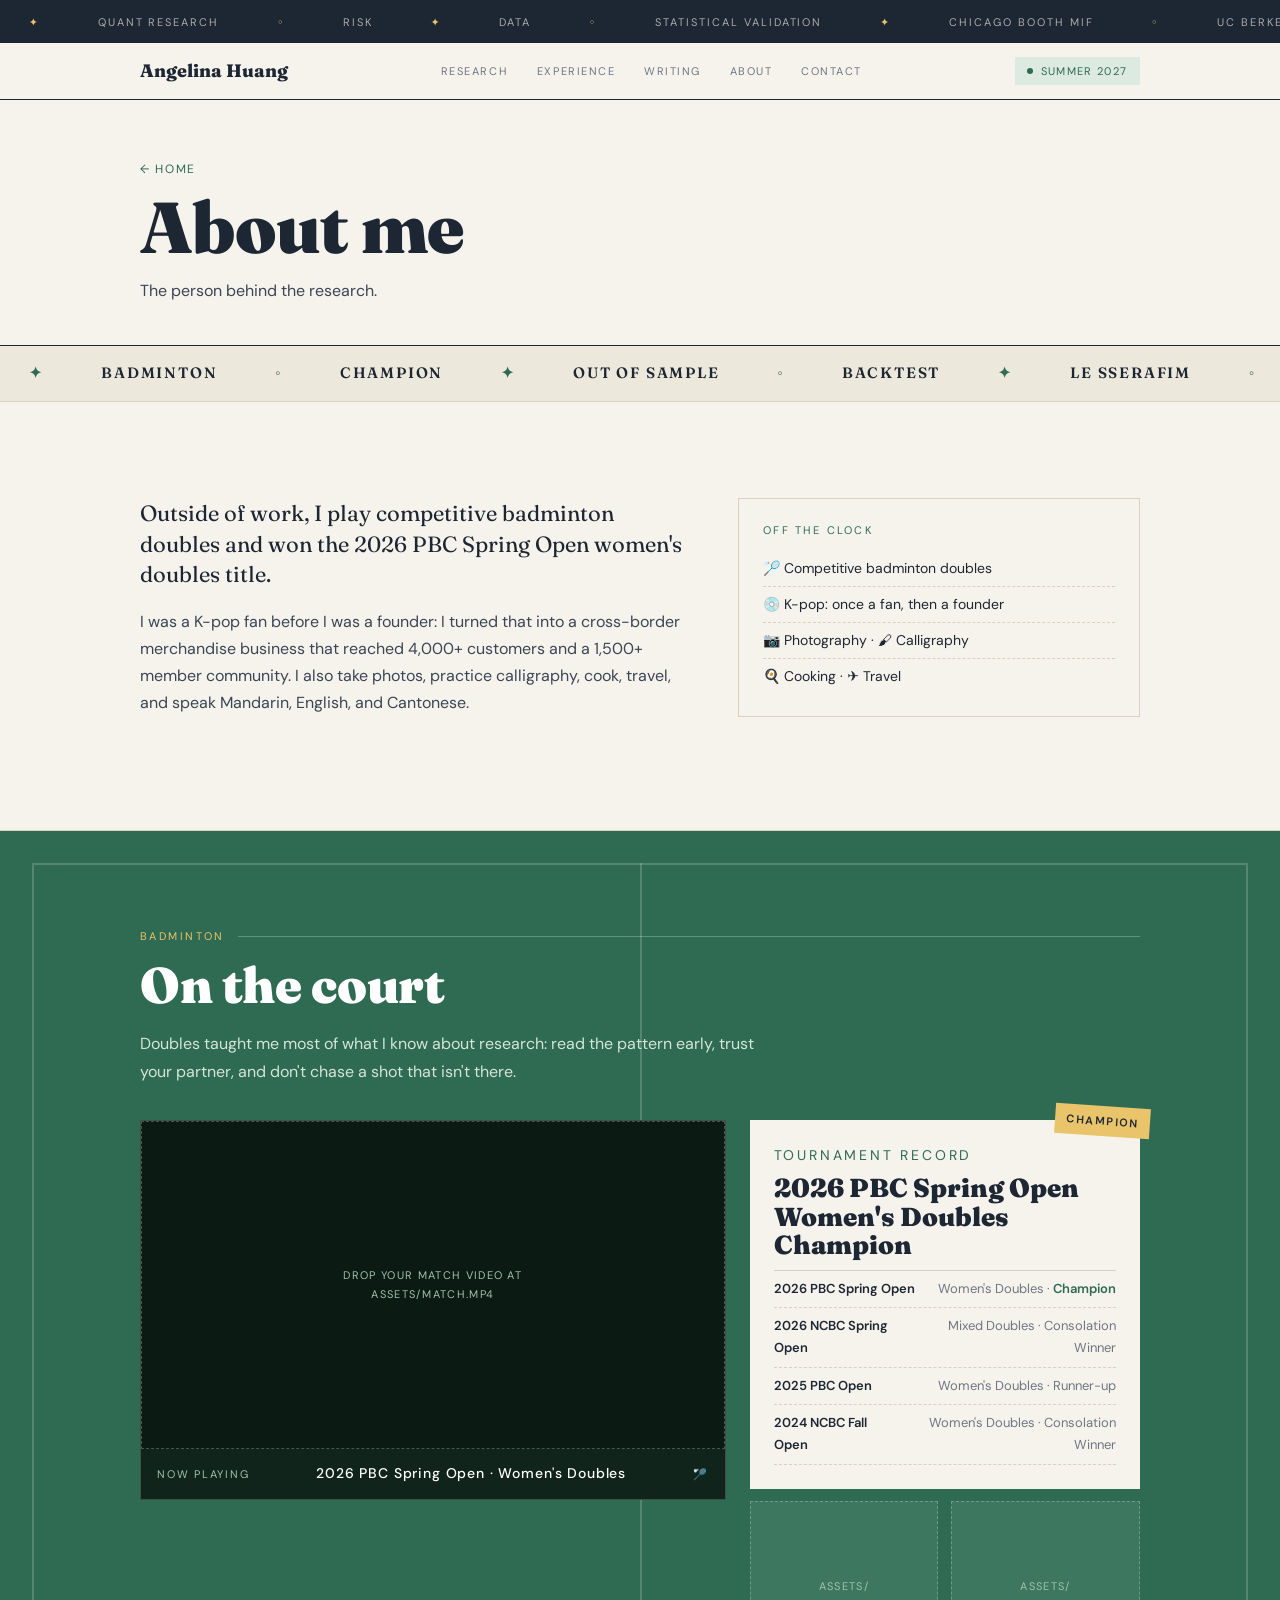
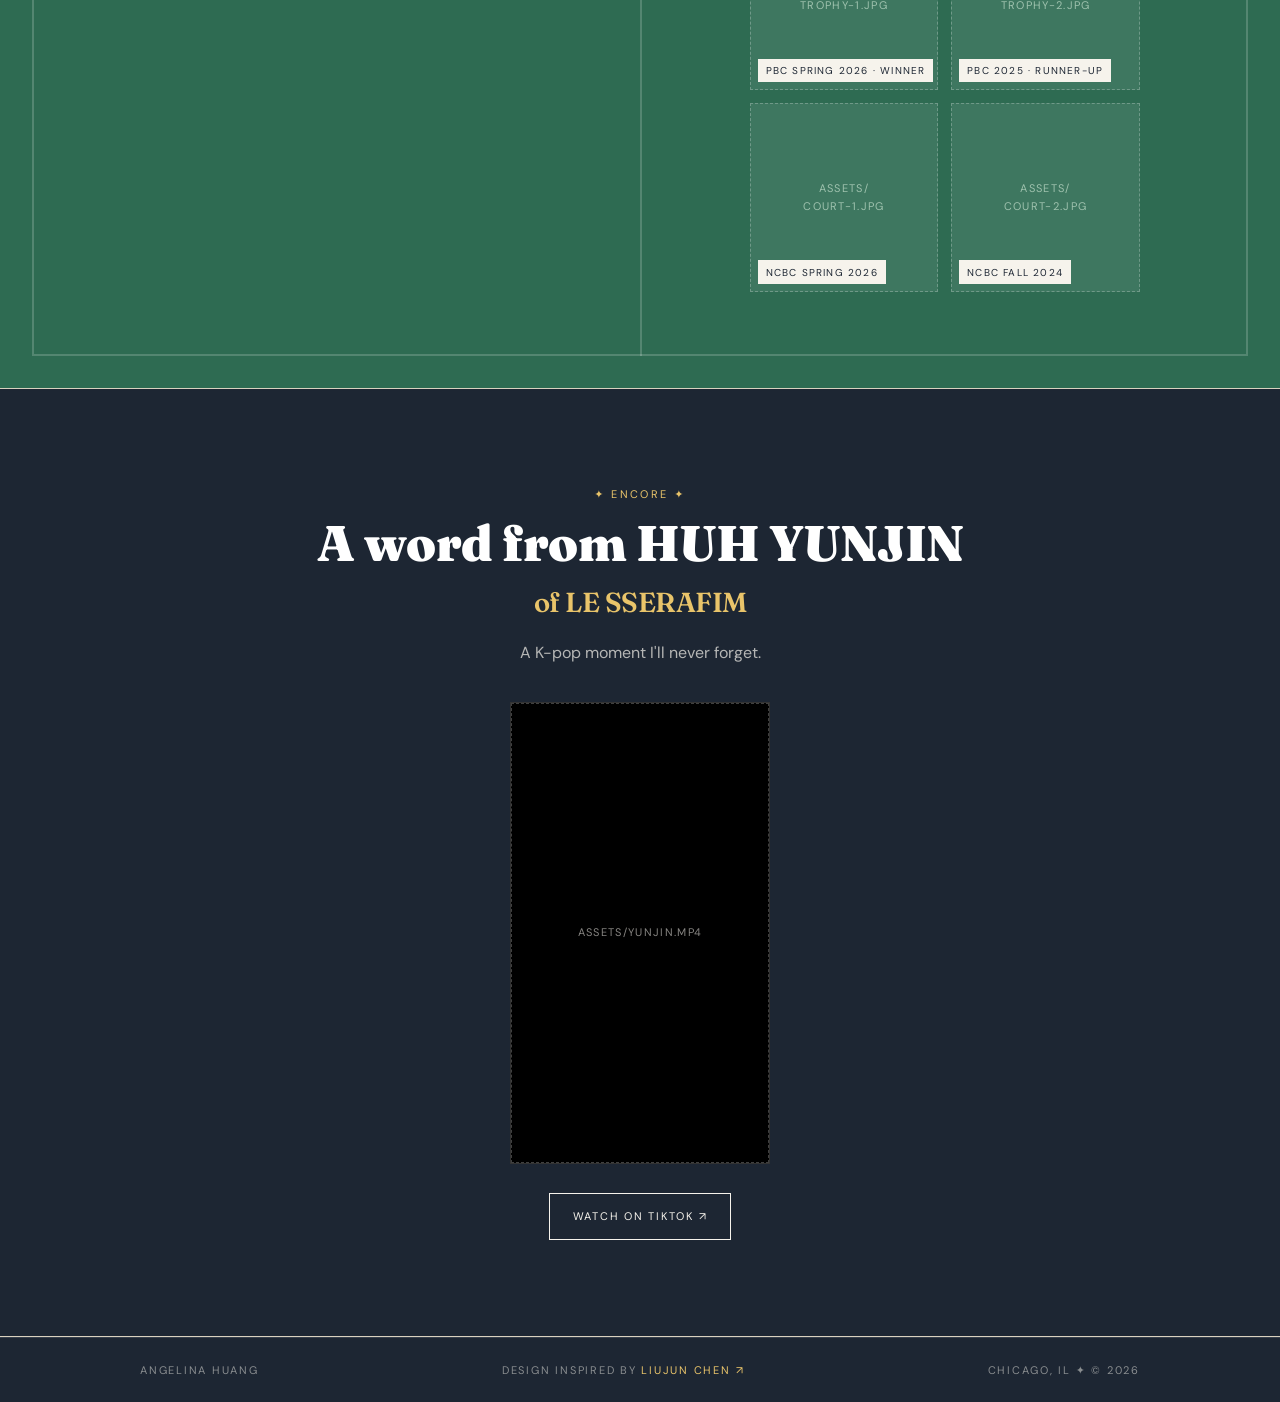
==== about/index.html @ cd6d9462 "Redesign: short homepage with Experience, Writing, About subpages Co-Authored-By: Claude Opus 5.5 <n" ====
<!doctype html>
<html lang="en">
<head>
<meta charset="utf-8">
<meta name="viewport" content="width=device-width, initial-scale=1">
<title>About — Angelina Huang</title>
<meta name="description" content="Badminton, K-pop, and life outside of work.">
<meta property="og:title" content="About — Angelina Huang">
<meta property="og:description" content="Badminton, K-pop, and life outside of work.">
<meta property="og:image" content="https://geangelina-h.github.io/assets/headshot.jpg">
<meta property="og:type" content="website">
<meta name="twitter:card" content="summary_large_image">
<link rel="icon" href="data:image/svg+xml,%3Csvg xmlns='http://www.w3.org/2000/svg' viewBox='0 0 64 64'%3E%3Crect width='64' height='64' rx='12' fill='%232E6B52'/%3E%3Ctext x='32' y='44' font-family='Georgia,serif' font-size='34' font-weight='700' fill='%23F6F3EC' text-anchor='middle'%3EAH%3C/text%3E%3C/svg%3E">
<link rel="preconnect" href="https://fonts.googleapis.com">
<link rel="preconnect" href="https://fonts.gstatic.com" crossorigin>
<link href="https://fonts.googleapis.com/css2?family=Fraunces:opsz,wght@9..144,400;9..144,600;9..144,800;9..144,900&family=DM+Sans:opsz,wght@9..40,300;9..40,400;9..40,500;9..40,600&display=swap" rel="stylesheet">
<script>document.documentElement.classList.add('js')</script>
<link rel="stylesheet" href="../assets/site.css">
</head>
<body>

<div class="ticker" aria-hidden="true">
  <div class="ticker-track">
    <span class="sep">✦</span><span>Quant Research</span><span class="sep">◦</span><span>Risk</span><span class="sep">✦</span><span>Data</span><span class="sep">◦</span><span>Statistical Validation</span><span class="sep">✦</span><span>Chicago Booth MiF</span><span class="sep">◦</span><span>UC Berkeley</span><span class="sep">✦</span><span>Badminton Doubles Champion</span><span class="sep">◦</span><span>Cooking</span>
    <span class="sep">✦</span><span>Quant Research</span><span class="sep">◦</span><span>Risk</span><span class="sep">✦</span><span>Data</span><span class="sep">◦</span><span>Statistical Validation</span><span class="sep">✦</span><span>Chicago Booth MiF</span><span class="sep">◦</span><span>UC Berkeley</span><span class="sep">✦</span><span>Badminton Doubles Champion</span><span class="sep">◦</span><span>Cooking</span>
  </div>
</div>

<header class="nav">
  <div class="wrap nav-inner">
    <a href="../" class="nav-logo">Angelina Huang</a>
    <nav class="nav-links">
      <a href="../#research" class="keep">Research</a><a href="../experience/">Experience</a><a href="../writing/">Writing</a><a href="../about/">About</a><a href="../#contact" class="keep">Contact</a>
    </nav>
    <a href="../#contact" class="badge"><span class="dot"></span>Summer 2027</a>
  </div>
</header>
<main>
<section class="page-hero">
  <div class="wrap">
    <a class="crumb" href="../">← Home</a>
    <h1 class="h-serif">About me</h1>
    <p>The person behind the research.</p>
  </div>
</section>

<div class="strokes" aria-hidden="true">
  <div class="ticker-track">
    <span class="sep">✦</span><span>Badminton</span><span class="sep">◦</span><span>Champion</span><span class="sep">✦</span><span>Out of sample</span><span class="sep">◦</span><span>Backtest</span><span class="sep">✦</span><span>LE SSERAFIM</span><span class="sep">◦</span><span>K-pop</span><span class="sep">✦</span><span>Statistical validation</span><span class="sep">◦</span><span>Data</span><span class="sep">✦</span>
    <span class="sep">✦</span><span>Badminton</span><span class="sep">◦</span><span>Champion</span><span class="sep">✦</span><span>Out of sample</span><span class="sep">◦</span><span>Backtest</span><span class="sep">✦</span><span>LE SSERAFIM</span><span class="sep">◦</span><span>K-pop</span><span class="sep">✦</span><span>Statistical validation</span><span class="sep">◦</span><span>Data</span><span class="sep">✦</span>
  </div>
</div>

<section class="chapter">
  <div class="wrap about-grid">
    <div class="about-text reveal">
      <p>Outside of work, I play competitive badminton doubles and won the 2026 PBC Spring Open women's doubles title.</p>
      <p>I was a K-pop fan before I was a founder: I turned that into a cross-border merchandise business that reached 4,000+ customers and a 1,500+ member community. I also take photos, practice calligraphy, cook, travel, and speak Mandarin, English, and Cantonese.</p>
    </div>
    <div class="reveal">
      <div class="side-card">
        <p class="label">Off the clock</p>
        <ul>
          <li>🏸 Competitive badminton doubles</li>
          <li>💿 K-pop: once a fan, then a founder</li>
          <li>📷 Photography · 🖌 Calligraphy</li>
          <li>🍳 Cooking · ✈️ Travel</li>
        </ul>
      </div>
    </div>
  </div>
</section>

<section class="chapter court" id="court">
  <div class="wrap">
    <p class="chapter-tag">Badminton</p>
    <h2 class="section-h h-serif reveal">On the court</h2>
    <p class="lead reveal">Doubles taught me most of what I know about research: read the pattern early, trust your partner, and don't chase a shot that isn't there.</p>

    <div class="court-grid">
      <div class="player reveal">
        <div class="screen slot">
          <video src="../assets/match.mp4" controls playsinline preload="metadata" poster="../assets/match-poster.jpg"></video>
          <span class="ph">Drop your match video at<br>assets/match.mp4</span>
        </div>
        <div class="meta"><span>Now playing</span><b>2026 PBC Spring Open · Women's Doubles</b><span>🏸</span></div>
      </div>

      <div class="reveal">
        <div class="trophy-card">
          <span class="medal">Champion</span>
          <p class="label">Tournament record</p>
          <h3>2026 PBC Spring Open<br>Women's Doubles Champion</h3>
          <ul class="record">
            <li><b>2026 PBC Spring Open</b><span>Women's Doubles · <em>Champion</em></span></li>
            <li><b>2026 NCBC Spring Open</b><span>Mixed Doubles · Consolation Winner</span></li>
            <li><b>2025 PBC Open</b><span>Women's Doubles · Runner-up</span></li>
            <li><b>2024 NCBC Fall Open</b><span>Women's Doubles · Consolation Winner</span></li>
          </ul>
        </div>
        <div class="gallery">
          <figure class="slot"><img loading="lazy" src="../assets/trophy-1.jpg" alt="With my partner and our PBC Spring Open winner trophies" style="object-position:center 40%"><span class="ph">assets/<br>trophy-1.jpg</span><figcaption>PBC Spring 2026 · Winner</figcaption></figure>
          <figure class="slot"><img loading="lazy" src="../assets/trophy-2.jpg" alt="2025 PBC Open women's doubles runner-up trophies" style="object-position:center 70%"><span class="ph">assets/<br>trophy-2.jpg</span><figcaption>PBC 2025 · Runner-up</figcaption></figure>
          <figure class="slot"><img loading="lazy" src="../assets/court-1.jpg" alt="NCBC Spring Open 2026 medals"><span class="ph">assets/<br>court-1.jpg</span><figcaption>NCBC Spring 2026</figcaption></figure>
          <figure class="slot"><img loading="lazy" src="../assets/court-2.jpg" alt="NCBC Fall Open 2024 medal"><span class="ph">assets/<br>court-2.jpg</span><figcaption>NCBC Fall 2024</figcaption></figure>
        </div>
      </div>
    </div>
  </div>
</section>

<section class="chapter encore" id="encore">
  <div class="wrap">
    <p class="chapter-tag">✦ Encore ✦</p>
    <h2 class="section-h h-serif reveal">A word from HUH YUNJIN<br><span class="of">of LE SSERAFIM</span></h2>
    <p class="lead reveal">A K-pop moment I'll never forget.</p>
    <div class="tiktok slot reveal">
      <video src="../assets/yunjin.mp4" poster="../assets/yunjin-poster.jpg" controls playsinline preload="metadata"></video>
      <span class="ph">assets/yunjin.mp4</span>
    </div>
    <a class="btn" href="https://www.tiktok.com/@gemaseb/video/7692492813765741837" target="_blank" rel="noopener">Watch on TikTok ↗</a>
  </div>
</section>
</main>

<footer>
  <div class="wrap"><span>Angelina Huang</span><span>Design inspired by <a href="https://www.linkedin.com/in/liujun-cchen/" target="_blank" rel="noopener">Liujun Chen ↗</a></span><span>Chicago, IL ✦ © 2026</span></div>
</footer>
<script src="../assets/site.js"></script>
</body>
</html>
---- assets/site.css ----
/* ─── TOKENS ─────────────────────────────── */
:root{
  --paper:#F6F3EC; --paper-mid:#EDE8DC; --paper-dark:#E2DBCB;
  --ink:#1D2633;              /* navy ink */
  --body:#3B4555;
  --muted:#6E7684;
  --court:#2E6B52;            /* court green */
  --court-soft:#DCEAE2;
  --cork:#E9C46A;             /* shuttle-cork gold */
  --cork-text:#8A6A12;
  --maroon:#7A1F3D;           /* UChicago nod */
  --border:#D9D1BF;
}
*,*::before,*::after{margin:0;padding:0;box-sizing:border-box}
html{scroll-behavior:smooth;scroll-padding-top:64px}
body{background:var(--paper);color:var(--body);font:15px/1.7 'DM Sans',system-ui,sans-serif;overflow-x:hidden;-webkit-font-smoothing:antialiased}
a{color:inherit}
img,video{display:block;max-width:100%}
.wrap{max-width:1080px;margin:0 auto;padding:0 2.5rem}
@media (prefers-reduced-motion:reduce){*,*::before,*::after{animation-duration:.001ms!important;animation-iteration-count:1!important;transition-duration:.001ms!important}}

@keyframes ticker{from{transform:translateX(0)}to{transform:translateX(-50%)}}
@keyframes blink{0%,100%{opacity:1}50%{opacity:0}}
@keyframes float{0%,100%{transform:translateY(0) rotate(-8deg)}50%{transform:translateY(-10px) rotate(4deg)}}

/* ─── TYPE ───────────────────────────────── */
.label{font-size:11px;letter-spacing:.2em;text-transform:uppercase;color:var(--muted)}
.h-serif{font-family:Fraunces,serif;color:var(--ink);font-weight:900;line-height:1.02;letter-spacing:-.01em}
.chapter-tag{display:flex;align-items:center;gap:.8rem;margin-bottom:.9rem;font-size:11px;letter-spacing:.22em;text-transform:uppercase;color:var(--court)}
.chapter-tag::after{content:'';flex:1;border-top:1px solid var(--border)}
.section-h{font-size:clamp(32px,4.5vw,50px);margin-bottom:1.2rem}
.lead{font-size:16px;max-width:620px;margin-bottom:2.2rem}

/* ─── TICKER ─────────────────────────────── */
.ticker{overflow:hidden;white-space:nowrap;background:var(--ink);padding:.55rem 0}
.ticker-track{display:inline-block;animation:ticker 36s linear infinite;font-size:11px;letter-spacing:.18em;text-transform:uppercase;color:rgba(246,243,236,.65)}
.ticker-track span{margin:0 1.8rem}
.ticker-track .sep{color:var(--cork)}

/* ─── NAV ────────────────────────────────── */
.nav{position:sticky;top:0;z-index:50;background:rgba(246,243,236,.95);backdrop-filter:blur(8px);border-bottom:1.5px solid var(--ink)}
.nav-inner{display:flex;align-items:center;justify-content:space-between;height:56px}
.nav-logo{font-family:Fraunces,serif;font-weight:800;font-size:18px;color:var(--ink);text-decoration:none}
.nav-links{display:flex}
.nav-links a{font-size:11px;letter-spacing:.14em;text-transform:uppercase;color:var(--muted);text-decoration:none;padding:0 .9rem;transition:color .15s}
.nav-links a:hover{color:var(--ink)}
.badge{display:flex;align-items:center;gap:.45rem;font-size:11px;letter-spacing:.12em;text-transform:uppercase;background:var(--court-soft);color:var(--court);padding:.3rem .8rem;text-decoration:none}
.badge .dot{width:6px;height:6px;border-radius:50%;background:var(--court);animation:blink 1.4s step-end infinite}

/* ─── HERO ───────────────────────────────── */
.hero{border-bottom:2px solid var(--ink);position:relative;overflow:hidden}
.hero-grid{display:grid;grid-template-columns:minmax(0,1fr) 380px;gap:3.5rem;align-items:start}
.hero-left{padding:3.5rem 0 3rem;display:flex;flex-direction:column;gap:1.5rem}
.eyebrow{display:flex;align-items:center;gap:.7rem;font-size:11px;letter-spacing:.22em;text-transform:uppercase;color:var(--maroon)}
.eyebrow::before{content:'';width:22px;height:1px;background:var(--maroon)}
.hero-name{font-size:clamp(56px,8vw,100px);line-height:.9}
.hero-name em{font-style:normal;color:var(--court)}
.hero-bio{font-size:17px;max-width:500px;color:var(--ink)}
.hero-sub{font-size:14px;max-width:470px;color:var(--muted)}
.index{list-style:none;border-top:1px solid var(--border);max-width:520px}
.index a{display:flex;justify-content:space-between;align-items:baseline;padding:.85rem 0;border-bottom:1px solid var(--border);text-decoration:none;font-family:Fraunces,serif;font-weight:600;font-size:21px;color:var(--ink);transition:padding .2s,color .2s}
.index a span{font-family:'DM Sans';font-size:12px;color:var(--muted);letter-spacing:.1em}
.index a:hover{padding-left:.6rem;color:var(--court)}
.btns{display:flex;gap:.8rem;flex-wrap:wrap}
.btn{font-size:11px;letter-spacing:.16em;text-transform:uppercase;padding:.85rem 1.4rem;border:1.5px solid var(--ink);text-decoration:none;color:var(--ink);transition:all .15s}
.btn.solid{background:var(--ink);color:var(--paper)}
.btn:hover{background:var(--court);border-color:var(--court);color:var(--paper)}

.photo{margin-top:3.5rem;position:relative;background:var(--paper-mid);border:1px solid var(--border);aspect-ratio:4/5}
.photo::before,.photo::after{content:'';position:absolute;width:18px;height:18px;border:1.5px solid var(--ink);z-index:2}
.photo::before{top:-6px;left:-6px;border-right:0;border-bottom:0}
.photo::after{bottom:-6px;right:-6px;border-left:0;border-top:0}
.photo img{width:100%;height:100%;object-fit:cover;object-position:center 20%}
.photo-caption{position:absolute;bottom:.8rem;left:.8rem;background:var(--paper);font-size:10px;letter-spacing:.16em;text-transform:uppercase;padding:.25rem .6rem;color:var(--ink);z-index:2}
.shuttle{position:absolute;top:-22px;right:-18px;width:64px;animation:float 5s ease-in-out infinite;z-index:3}

/* placeholder when an image/video file is missing */
.slot{position:relative}
.slot .ph{position:absolute;inset:0;display:none;align-items:center;justify-content:center;text-align:center;padding:1rem;font-size:11px;letter-spacing:.12em;text-transform:uppercase;color:var(--muted);border:1.5px dashed var(--border)}
.slot.missing .ph{display:flex!important}
.slot.missing img,.slot.missing video{visibility:hidden}

/* ─── STROKE MARQUEE ─────────────────────── */
.strokes{overflow:hidden;white-space:nowrap;background:var(--paper-mid);border-bottom:1px solid var(--border);padding:.9rem 0}
.strokes .ticker-track{animation-duration:44s;color:var(--ink);font-family:Fraunces,serif;font-weight:600;font-size:15px;letter-spacing:.12em}
.strokes .sep{color:var(--court)}

/* ─── SECTIONS ───────────────────────────── */
section.chapter{padding:6rem 0;border-bottom:1px solid var(--border)}
section.alt{background:var(--paper-mid)}

/* about */
.about-grid{display:grid;grid-template-columns:minmax(0,1.35fr) minmax(0,1fr);gap:3.5rem}
.about-text p{margin-bottom:1.1rem;font-size:16px}
.about-text p:first-child{font-family:Fraunces,serif;font-size:22px;line-height:1.4;color:var(--ink)}
.tags{display:flex;flex-wrap:wrap;gap:.45rem;margin-top:1.6rem}
.tag{font-size:11px;letter-spacing:.1em;text-transform:uppercase;padding:.3rem .7rem;border:1px solid var(--border);color:var(--muted);transition:all .15s;cursor:default}
.tag:hover{background:var(--ink);color:var(--paper);border-color:var(--ink)}
.tag.hl{border-color:var(--court);color:var(--court)}
.side-card{border:1px solid var(--border);background:var(--paper);padding:1.4rem 1.5rem;margin-bottom:1rem}
.side-card .label{margin-bottom:.7rem;color:var(--court)}
.side-card ul{list-style:none}
.side-card li{padding:.35rem 0;border-bottom:1px dashed var(--border);color:var(--ink);font-size:14px}
.side-card li:last-child{border:0}
.edu{display:flex;justify-content:space-between;gap:1rem;padding:.5rem 0;border-bottom:1px dashed var(--border)}
.edu:last-child{border:0}
.edu b{font-family:Fraunces,serif;color:var(--ink);font-weight:600;display:block}
.edu small{color:var(--muted);font-size:13px}
.edu .yr{font-size:12px;color:var(--muted);white-space:nowrap}

/* experience */
.job{display:grid;grid-template-columns:170px minmax(0,1fr);gap:2rem;padding:2rem 0;border-top:1px solid var(--border)}

.job .when{font-size:12px;letter-spacing:.14em;text-transform:uppercase;color:var(--court);padding-top:.35rem}
.job h3{font-family:Fraunces,serif;font-weight:800;font-size:24px;color:var(--ink)}
.job .role{color:var(--muted);font-size:14px;margin:.15rem 0 .8rem}
.job ul{padding-left:1.1rem}
.job li{margin-bottom:.4rem}

.more-exp{margin-top:0;border-bottom:1px solid var(--border)}
.more-exp summary{list-style:none;cursor:pointer;display:flex;align-items:baseline;gap:1rem;padding:1.3rem 0;border-top:1px solid var(--border)}
.more-exp summary::-webkit-details-marker{display:none}
.more-exp summary span:first-child{font-family:Fraunces,serif;font-weight:800;font-size:20px;color:var(--ink)}
.more-exp .count{font-size:13px;color:var(--muted);flex:1}
.more-exp .plus{font-size:24px;color:var(--court);transition:transform .2s}
.more-exp[open] .plus{transform:rotate(45deg)}
.more-exp summary:hover span:first-child{color:var(--court)}
.more-exp .job:last-child{border-bottom:0}
/* work cards */
.filters{display:flex;flex-wrap:wrap;gap:.45rem;margin-bottom:2rem}
.filters button{font:inherit;font-size:11px;letter-spacing:.14em;text-transform:uppercase;padding:.45rem .9rem;background:transparent;border:1px solid var(--border);color:var(--muted);cursor:pointer;transition:all .15s}
.filters button.on,.filters button:hover{background:var(--ink);color:var(--paper);border-color:var(--ink)}
.cards{display:grid;grid-template-columns:repeat(3,minmax(0,1fr));gap:1.2rem}
.card{background:var(--paper);border:1px solid var(--border);padding:1.8rem;display:flex;flex-direction:column;gap:.7rem;transition:transform .2s,box-shadow .2s}
.card:hover{transform:translateY(-4px);box-shadow:6px 6px 0 var(--ink)}
.card.hide{display:none}
.card .kind{font-size:10px;letter-spacing:.2em;text-transform:uppercase;color:var(--court)}
.card h3{font-family:Fraunces,serif;font-weight:800;font-size:22px;line-height:1.2;color:var(--ink)}
.card ul{padding-left:1.1rem;font-size:14px}
.card li{margin-bottom:.3rem}
.card .sub-note{font-size:13px;color:var(--muted);margin-top:-.4rem}
.card .chips{display:flex;flex-wrap:wrap;gap:.35rem;margin-top:auto;padding-top:.6rem}
.chip{font-size:11px;padding:.15rem .55rem;border:1px solid var(--border);color:var(--muted)}
.card .win{text-decoration:none;display:inline-block;align-self:flex-start;background:var(--cork);color:var(--ink);font-size:11px;letter-spacing:.12em;text-transform:uppercase;padding:.2rem .6rem;font-weight:600}
.card a.more{font-size:12px;letter-spacing:.12em;text-transform:uppercase;color:var(--court);text-decoration:none;font-weight:600}
.card a.more:hover{text-decoration:underline}
.card.wide{grid-column:1/-1;border-top:4px solid var(--court)}

.card .links{display:flex;gap:1.2rem;flex-wrap:wrap}
.card a[data-todo]{opacity:.55}
.case-list{list-style:none;padding:0!important;border-top:1px solid var(--border)}
.case-list li{display:flex;justify-content:space-between;gap:1rem;padding:.7rem 0;border-bottom:1px solid var(--border);margin:0!important}
.case-list a{font-family:Fraunces,serif;font-weight:600;font-size:17px;color:var(--ink);text-decoration:none}
.case-list a:hover{color:var(--court)}
.case-list span{font-size:12px;color:var(--muted);white-space:nowrap}
.more-cases summary{list-style:none;cursor:pointer;padding:.8rem 0 0;font-size:12px;letter-spacing:.14em;text-transform:uppercase;color:var(--court);font-weight:600}
.more-cases summary::-webkit-details-marker{display:none}
.more-cases .plus{display:inline-block;transition:transform .2s}
.more-cases[open] .plus{transform:rotate(45deg)}
.more-cases .case-list{margin-top:.6rem}
@media (max-width:860px){.case-list li{flex-direction:column;gap:.2rem}}
/* now strip */
.now{max-width:520px}
.now-label{display:flex;align-items:center;gap:.5rem;font-size:11px;letter-spacing:.2em;text-transform:uppercase;color:var(--court);margin-bottom:.6rem}
.now-label .dot{width:7px;height:7px;border-radius:50%;background:var(--court);animation:blink 1.4s step-end infinite}
.now-card{display:grid;gap:.25rem;padding:1rem 1.2rem;background:var(--paper);border:1.5px solid var(--ink);text-decoration:none;box-shadow:4px 4px 0 var(--court);transition:transform .15s,box-shadow .15s}
.now-card:hover{transform:translate(-2px,-2px);box-shadow:6px 6px 0 var(--court)}
.now-title{font-family:Fraunces,serif;font-weight:800;font-size:19px;color:var(--ink)}
.now-desc{font-size:14px;color:var(--muted)}
.wip,.soon{justify-self:start;font-size:10px;letter-spacing:.14em;text-transform:uppercase;background:var(--cork);color:var(--ink);padding:.2rem .55rem;font-weight:600}
.soon{display:inline-block;background:transparent;border:1px dashed var(--cork-text);color:var(--cork-text)}
.writing{max-width:820px}
.writing .case-list a{font-size:19px}
/* skills */
.skills{display:grid;grid-template-columns:repeat(5,minmax(0,1fr));gap:1.2rem}
.skill{border-top:2px solid var(--ink);padding-top:1rem}
.skill h4{font-family:Fraunces,serif;font-weight:800;font-size:18px;color:var(--ink);margin-bottom:.6rem}
.skill ul{list-style:none;font-size:14px}
.skill li{padding:.3rem 0;border-bottom:1px dashed var(--border)}
.traits{display:flex;flex-wrap:wrap;gap:.6rem 1.6rem;margin-top:3rem;font-family:Fraunces,serif;font-weight:600;font-size:clamp(16px,2vw,22px);color:var(--ink)}
.traits span:nth-child(odd){color:var(--court)}

/* badminton */
.court{background:var(--court);color:#E9F2EC;position:relative;overflow:hidden}
.court::before{content:'';position:absolute;inset:2rem;border:2px solid rgba(255,255,255,.18);pointer-events:none}
.court::after{content:'';position:absolute;left:50%;top:2rem;bottom:2rem;border-left:2px solid rgba(255,255,255,.18);pointer-events:none}
.court .wrap{position:relative;z-index:1}
.court .chapter-tag{color:var(--cork)}
.court .chapter-tag::after{border-color:rgba(255,255,255,.25)}
.court .section-h{color:#fff}
.court .lead{color:#D4E5DA}
.court-grid{display:grid;grid-template-columns:minmax(0,1.5fr) minmax(0,1fr);gap:1.5rem;align-items:start}
.player{background:#10241B;border:1px solid rgba(255,255,255,.2)}
.player .screen{aspect-ratio:16/9;background:#0B1A13}
.player .screen video{width:100%;height:100%;object-fit:cover}
.player .ph{color:#9FC2AE;border-color:rgba(255,255,255,.25)}
.player .meta{display:flex;justify-content:space-between;align-items:center;padding:.8rem 1rem;font-size:11px;letter-spacing:.16em;text-transform:uppercase;color:#9FC2AE}
.player .meta b{color:#fff;font-weight:500;letter-spacing:.06em;text-transform:none;font-size:14px}
.trophy-card{background:var(--paper);color:var(--body);padding:1.5rem;position:relative}
.trophy-card .label{color:var(--court);margin-bottom:.4rem}
.trophy-card h3{font-family:Fraunces,serif;font-weight:900;font-size:26px;line-height:1.1;color:var(--ink);margin-bottom:.4rem}
.trophy-card p{font-size:14px}
.trophy-card .medal{position:absolute;top:-14px;right:-10px;background:var(--cork);color:var(--ink);font-weight:600;font-size:11px;letter-spacing:.14em;text-transform:uppercase;padding:.35rem .7rem;transform:rotate(4deg)}
.gallery{display:grid;grid-template-columns:repeat(2,minmax(0,1fr));gap:.8rem;margin-top:.8rem}
.gallery figure{aspect-ratio:1;background:rgba(255,255,255,.08);overflow:hidden}
.gallery img{width:100%;height:100%;object-fit:cover;transition:transform .3s}
.gallery figure:hover img{transform:scale(1.05)}
.gallery .ph{color:#9FC2AE;border-color:rgba(255,255,255,.25)}
.record{list-style:none;margin-top:.6rem;border-top:1px solid var(--border)}
.record li{display:flex;justify-content:space-between;gap:.8rem;padding:.45rem 0;border-bottom:1px dashed var(--border);font-size:13px}
.record b{color:var(--ink);font-weight:600}
.record span{color:var(--muted);text-align:right}
.record em{font-style:normal;color:var(--court);font-weight:600}
.gallery figure{position:relative}
.gallery figcaption{position:absolute;left:.5rem;bottom:.5rem;background:var(--paper);color:var(--ink);font-size:10px;letter-spacing:.12em;text-transform:uppercase;padding:.2rem .5rem}
.court .tags .tag{border-color:rgba(255,255,255,.3);color:#D4E5DA}

/* contact */
.contact-list{border-top:2px solid var(--ink);margin-top:2rem}
.contact-list a{display:grid;grid-template-columns:150px minmax(0,1fr) auto;align-items:center;padding:1.2rem 0;border-bottom:1px solid var(--border);text-decoration:none;transition:padding .2s,background .2s}
.contact-list a:hover{padding-left:.8rem;background:var(--paper-mid)}
.contact-list .k{font-size:11px;letter-spacing:.2em;text-transform:uppercase;color:var(--muted)}
.contact-list .v{font-family:Fraunces,serif;font-weight:600;font-size:clamp(18px,2.6vw,26px);color:var(--ink);overflow-wrap:anywhere}
.contact-list .arr{font-size:22px;color:var(--court);padding-right:.5rem}

/* encore / tiktok */
.encore{background:var(--ink);color:var(--paper);text-align:center}
.encore .chapter-tag{color:var(--cork);justify-content:center}
.encore .chapter-tag::after{display:none}
.encore .section-h{color:#fff}
.encore .lead{color:rgba(246,243,236,.7);margin:0 auto 2.2rem}
.tiktok{width:min(260px,100%);margin:0 auto;aspect-ratio:9/16;background:#000;border:1px solid rgba(255,255,255,.2);position:relative}
.tiktok video{width:100%;height:100%;object-fit:cover}
.encore .of{font-size:.55em;color:var(--cork);font-weight:600}
.tiktok .ph{display:none;position:absolute;inset:0;align-items:center;justify-content:center;padding:1.5rem;font-size:11px;letter-spacing:.12em;text-transform:uppercase;color:rgba(246,243,236,.55);border:1.5px dashed rgba(255,255,255,.25)}
.encore .btn{border-color:var(--paper);color:var(--paper);margin-top:1.8rem;display:inline-block}
.encore .btn:hover{background:var(--cork);border-color:var(--cork);color:var(--ink)}

footer{background:var(--ink);color:rgba(246,243,236,.5);border-top:1px solid rgba(255,255,255,.12);padding:1.4rem 0;font-size:11px;letter-spacing:.16em;text-transform:uppercase}
footer .wrap{display:flex;justify-content:space-between;gap:1rem;flex-wrap:wrap}
footer a{color:var(--cork);text-decoration:none}
footer a:hover{text-decoration:underline}

/* reveal */
.js .reveal{opacity:0;transform:translateY(14px);transition:opacity .7s ease,transform .7s ease}
.js .reveal.in{opacity:1;transform:none}

/* ─── MOBILE ─────────────────────────────── */
@media (max-width:860px){
  .wrap{padding:0 1rem}
  .nav-links a:not(.keep){display:none}
  .nav-links a{padding:0 .5rem}
  .badge{display:none}
  .hero-grid,.about-grid,.court-grid{grid-template-columns:minmax(0,1fr)}
  .photo{margin-top:0;max-width:340px;order:-1}
  .hero-left{padding-top:2rem}
  .hero-grid{gap:0;padding-top:2.5rem}
  .cards{grid-template-columns:minmax(0,1fr)}
  .skills{grid-template-columns:repeat(2,minmax(0,1fr))}
  .job{grid-template-columns:minmax(0,1fr);gap:.3rem}
  .contact-list a{grid-template-columns:minmax(0,1fr) auto}
  .contact-list .k{grid-column:1/-1}
  section.chapter{padding:4rem 0}
  .court::before,.court::after{inset:1rem}
  .court::after{left:50%;top:1rem;bottom:1rem}
}

/* ─── MULTI-PAGE ADDITIONS ───────────────── */
.nav-links a.on{color:var(--ink)}
.hero-intro{font-size:17px;max-width:520px;color:var(--ink)}
.hero-intro b{font-weight:600}
.stats{display:grid;grid-template-columns:repeat(4,minmax(0,1fr));border-bottom:1.5px solid var(--ink)}
.stat{padding:1.6rem 1.2rem;border-right:1px solid var(--border);text-decoration:none;color:inherit;display:block}
.stat:last-child{border-right:0}
.stat b{display:block;font-family:Fraunces,serif;font-weight:900;font-size:clamp(28px,3.4vw,40px);color:var(--court);line-height:1}
.stat span{display:block;margin-top:.45rem;font-size:13px;color:var(--muted);line-height:1.45}
a.stat:hover b{color:var(--maroon)}
section.block{padding:4.5rem 0;border-bottom:1px solid var(--border)}
.block-head{display:flex;justify-content:space-between;align-items:baseline;gap:1rem;margin-bottom:1.6rem}
.block-head h2{font-size:clamp(28px,3.6vw,40px)}
.see-all{font-size:12px;letter-spacing:.14em;text-transform:uppercase;color:var(--court);text-decoration:none;font-weight:600;white-space:nowrap}
.see-all:hover{text-decoration:underline}
.mini-cards{display:grid;grid-template-columns:repeat(3,minmax(0,1fr));gap:1rem}
.mini{background:var(--paper);border:1px solid var(--border);padding:1.4rem 1.5rem;display:flex;flex-direction:column;gap:.5rem;text-decoration:none;color:inherit;transition:transform .2s,box-shadow .2s}
.mini:hover{transform:translateY(-3px);box-shadow:5px 5px 0 var(--ink)}
.mini .kind{font-size:10px;letter-spacing:.2em;text-transform:uppercase;color:var(--court)}
.mini h3{font-family:Fraunces,serif;font-weight:800;font-size:20px;line-height:1.2;color:var(--ink)}
.mini p{font-size:14px}
.mini .go{margin-top:auto;font-size:12px;letter-spacing:.12em;text-transform:uppercase;color:var(--court);font-weight:600}
.mini .win{align-self:flex-start;background:var(--cork);color:var(--ink);font-size:10px;letter-spacing:.12em;text-transform:uppercase;padding:.2rem .55rem;font-weight:600}
.mini.feature{grid-column:1/-1;border-top:4px solid var(--court)}
.rows{border-top:1.5px solid var(--ink)}
.row{display:grid;grid-template-columns:150px minmax(0,1fr) auto;gap:1rem;align-items:baseline;padding:.95rem 0;border-bottom:1px solid var(--border)}
.row .when{font-size:12px;letter-spacing:.12em;text-transform:uppercase;color:var(--court)}
.row b{font-family:Fraunces,serif;font-weight:700;font-size:18px;color:var(--ink)}
.row span.r{color:var(--muted);font-size:14px;text-align:right}
.duo{display:grid;grid-template-columns:repeat(2,minmax(0,1fr));gap:1rem}
.teaser{position:relative;overflow:hidden;min-height:240px;display:flex;flex-direction:column;justify-content:flex-end;padding:1.6rem;text-decoration:none;color:#fff;background:var(--ink)}
.teaser img{position:absolute;inset:0;width:100%;height:100%;object-fit:cover;opacity:.55;transition:transform .4s}
.teaser:hover img{transform:scale(1.04)}
.teaser>*:not(img){position:relative}
.teaser .kind{font-size:10px;letter-spacing:.2em;text-transform:uppercase;color:var(--cork)}
.teaser h3{font-family:Fraunces,serif;font-weight:800;font-size:24px;line-height:1.15;margin:.3rem 0}
.teaser p{font-size:14px;color:rgba(255,255,255,.85)}
.teaser.green{background:var(--court)}
.page-hero{padding:3.5rem 0 2.5rem;border-bottom:1.5px solid var(--ink)}
.crumb{font-size:12px;letter-spacing:.14em;text-transform:uppercase;color:var(--court);text-decoration:none}
.crumb:hover{text-decoration:underline}
.page-hero h1{font-size:clamp(44px,6vw,72px);margin:.6rem 0 .8rem}
.page-hero p{max-width:620px;font-size:16px}
.contact-mini{display:flex;flex-wrap:wrap;gap:.8rem;margin-top:1.2rem}
@media (max-width:860px){
  .stats{grid-template-columns:repeat(2,minmax(0,1fr))}
  .stat:nth-child(2){border-right:0}
  .stat:nth-child(-n+2){border-bottom:1px solid var(--border)}
  .mini-cards,.duo{grid-template-columns:minmax(0,1fr)}
  .row{grid-template-columns:minmax(0,1fr)}
  .row span.r{text-align:left}
  section.block{padding:3.2rem 0}
}
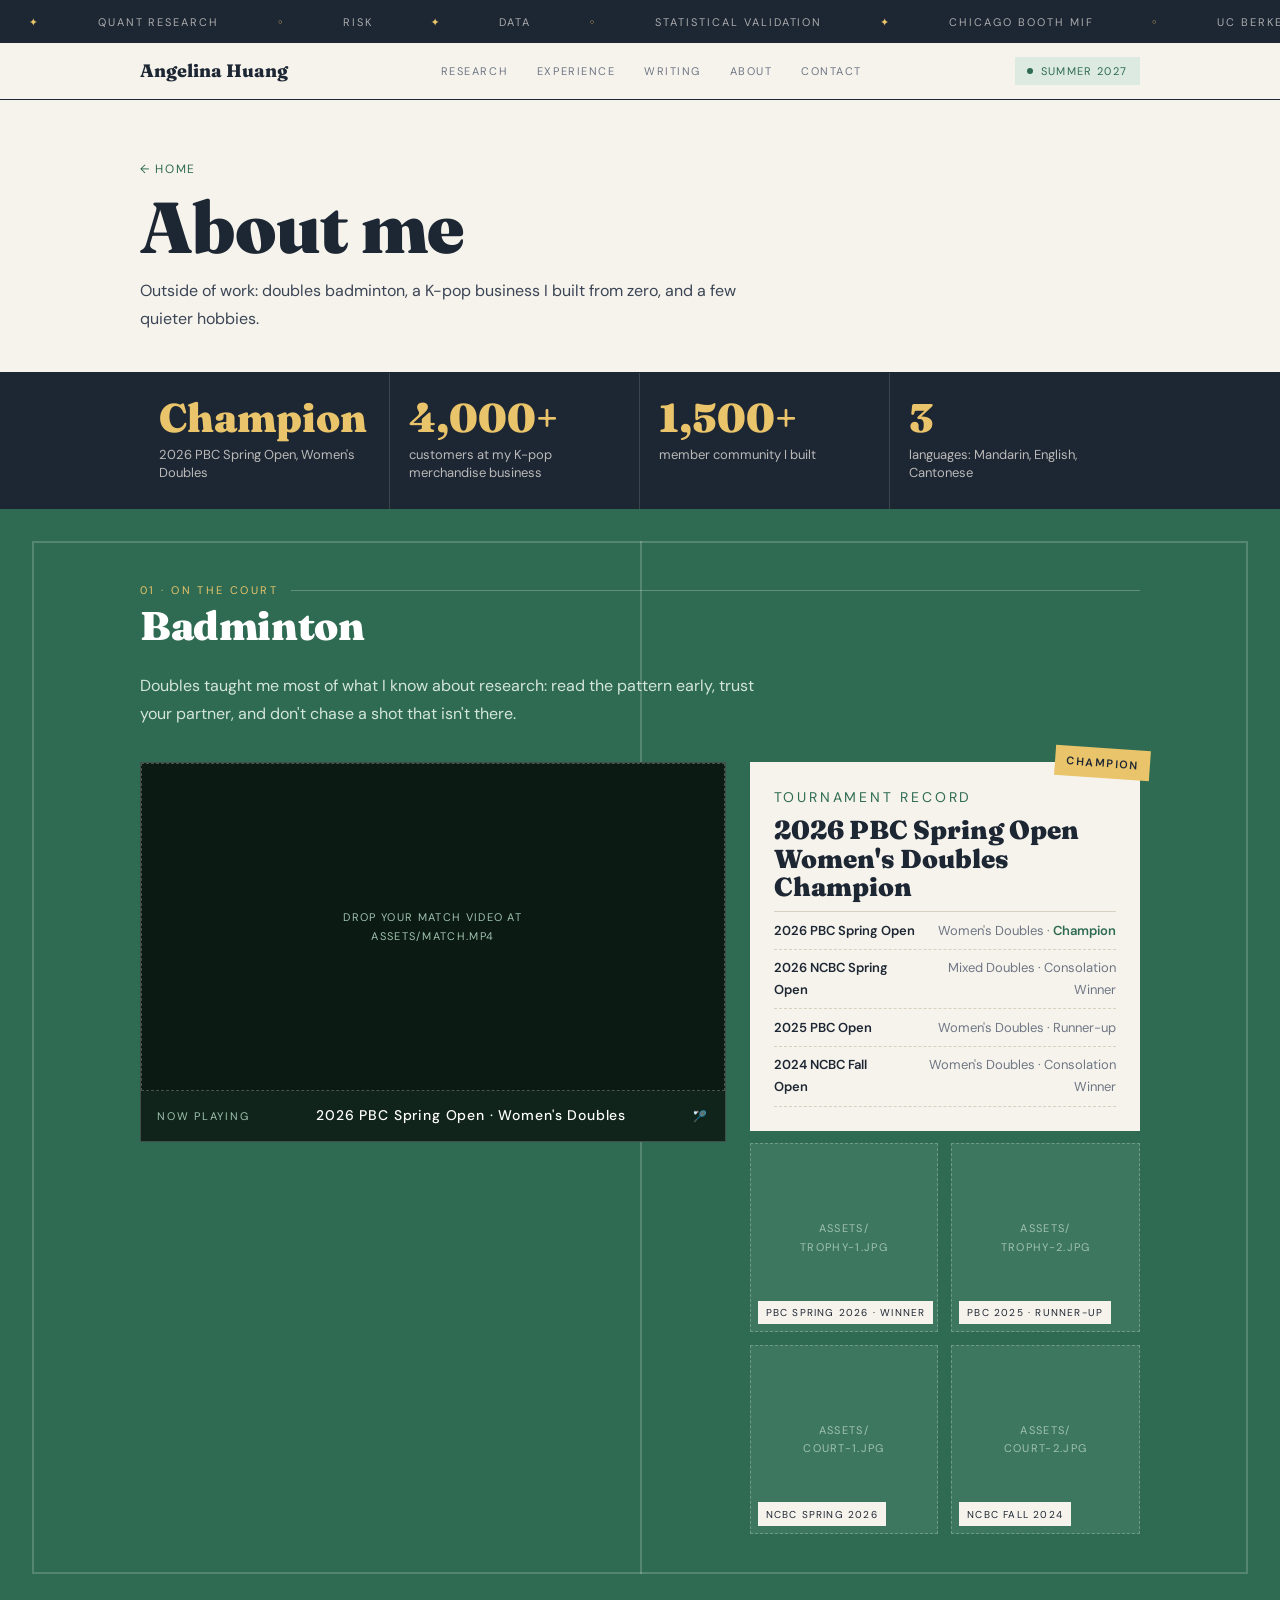
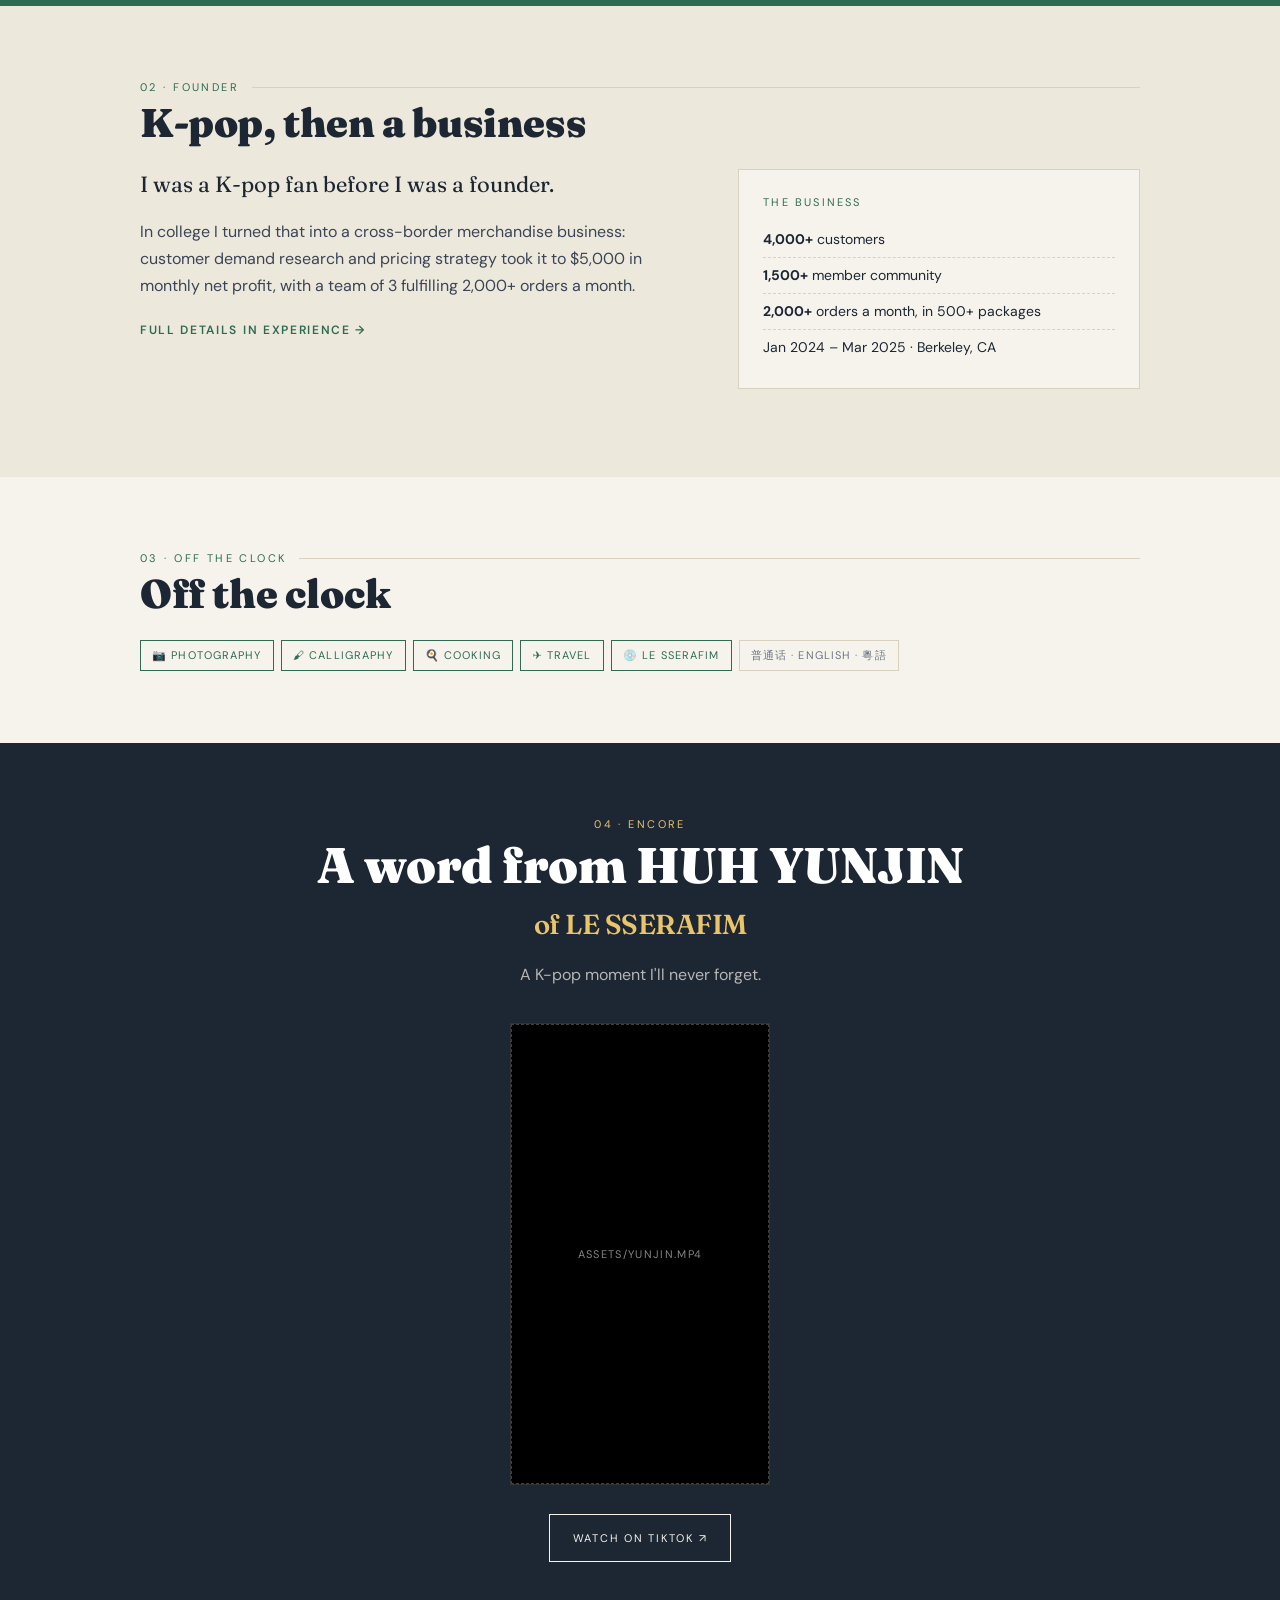
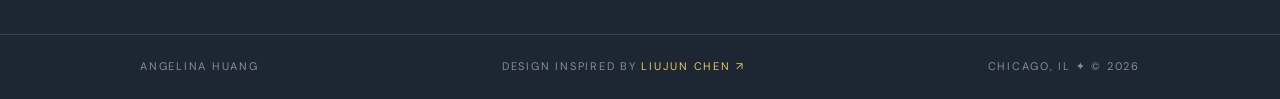
==== commit 4546aee8: "Unify subpages with homepage style: navy band, numbered sections, alternating backgrounds Co-Authore" ====
--- a/about/index.html
+++ b/about/index.html
@@ -15,7 +15,7 @@
 <link rel="preconnect" href="https://fonts.gstatic.com" crossorigin>
 <link href="https://fonts.googleapis.com/css2?family=Fraunces:opsz,wght@9..144,400;9..144,600;9..144,800;9..144,900&family=DM+Sans:opsz,wght@9..40,300;9..40,400;9..40,500;9..40,600&display=swap" rel="stylesheet">
 <script>document.documentElement.classList.add('js')</script>
-<link rel="stylesheet" href="../assets/site.css">
+<link rel="stylesheet" href="../assets/site.css?v=5">
 </head>
 <body>
 
@@ -40,43 +40,15 @@
   <div class="wrap">
     <a class="crumb" href="../">← Home</a>
     <h1 class="h-serif">About me</h1>
-    <p>The person behind the research.</p>
+    <p>Outside of work: doubles badminton, a K-pop business I built from zero, and a few quieter hobbies.</p>
   </div>
 </section>
-
-<div class="strokes" aria-hidden="true">
-  <div class="ticker-track">
-    <span class="sep">✦</span><span>Badminton</span><span class="sep">◦</span><span>Champion</span><span class="sep">✦</span><span>Out of sample</span><span class="sep">◦</span><span>Backtest</span><span class="sep">✦</span><span>LE SSERAFIM</span><span class="sep">◦</span><span>K-pop</span><span class="sep">✦</span><span>Statistical validation</span><span class="sep">◦</span><span>Data</span><span class="sep">✦</span>
-    <span class="sep">✦</span><span>Badminton</span><span class="sep">◦</span><span>Champion</span><span class="sep">✦</span><span>Out of sample</span><span class="sep">◦</span><span>Backtest</span><span class="sep">✦</span><span>LE SSERAFIM</span><span class="sep">◦</span><span>K-pop</span><span class="sep">✦</span><span>Statistical validation</span><span class="sep">◦</span><span>Data</span><span class="sep">✦</span>
-  </div>
-</div>
-
-<section class="chapter">
-  <div class="wrap about-grid">
-    <div class="about-text reveal">
-      <p>Outside of work, I play competitive badminton doubles and won the 2026 PBC Spring Open women's doubles title.</p>
-      <p>I was a K-pop fan before I was a founder: I turned that into a cross-border merchandise business that reached 4,000+ customers and a 1,500+ member community. I also take photos, practice calligraphy, cook, travel, and speak Mandarin, English, and Cantonese.</p>
-    </div>
-    <div class="reveal">
-      <div class="side-card">
-        <p class="label">Off the clock</p>
-        <ul>
-          <li>🏸 Competitive badminton doubles</li>
-          <li>💿 K-pop: once a fan, then a founder</li>
-          <li>📷 Photography · 🖌 Calligraphy</li>
-          <li>🍳 Cooking · ✈️ Travel</li>
-        </ul>
-      </div>
-    </div>
-  </div>
-</section>
-
-<section class="chapter court" id="court">
+<div class="stats-band"><div class="wrap"><div class="stats"><div class="stat"><b>Champion</b><span>2026 PBC Spring Open, Women's Doubles</span></div><div class="stat"><b>4,000+</b><span>customers at my K-pop merchandise business</span></div><div class="stat"><b>1,500+</b><span>member community I built</span></div><div class="stat"><b>3</b><span>languages: Mandarin, English, Cantonese</span></div></div></div></div>
+<section class="block court">
   <div class="wrap">
-    <p class="chapter-tag">Badminton</p>
-    <h2 class="section-h h-serif reveal">On the court</h2>
+    <p class="chapter-tag">01 · On the court</p>
+    <div class="block-head"><h2 class="h-serif reveal" style="color:#fff">Badminton</h2></div>
     <p class="lead reveal">Doubles taught me most of what I know about research: read the pattern early, trust your partner, and don't chase a shot that isn't there.</p>
-
     <div class="court-grid">
       <div class="player reveal">
         <div class="screen slot">
@@ -105,13 +77,45 @@
           <figure class="slot"><img loading="lazy" src="../assets/court-2.jpg" alt="NCBC Fall Open 2024 medal"><span class="ph">assets/<br>court-2.jpg</span><figcaption>NCBC Fall 2024</figcaption></figure>
         </div>
       </div>
+    
+  </div>
+</section>
+<section class="block alt-bg">
+  <div class="wrap">
+    <p class="chapter-tag">02 · Founder</p>
+    <div class="block-head"><h2 class="h-serif reveal">K-pop, then a business</h2></div>
+    <div class="about-grid">
+      <div class="about-text reveal">
+        <p>I was a K-pop fan before I was a founder.</p>
+        <p>In college I turned that into a cross-border merchandise business: customer demand research and pricing strategy took it to $5,000 in monthly net profit, with a team of 3 fulfilling 2,000+ orders a month.</p>
+        <a class="see-all" href="../experience/">Full details in Experience →</a>
+      </div>
+      <div class="reveal">
+        <div class="side-card">
+          <p class="label">The business</p>
+          <ul>
+            <li><b>4,000+</b> customers</li>
+            <li><b>1,500+</b> member community</li>
+            <li><b>2,000+</b> orders a month, in 500+ packages</li>
+            <li>Jan 2024 – Mar 2025 · Berkeley, CA</li>
+          </ul>
+        </div>
+      </div>
     </div>
   </div>
 </section>
-
-<section class="chapter encore" id="encore">
+<section class="block">
   <div class="wrap">
-    <p class="chapter-tag">✦ Encore ✦</p>
+    <p class="chapter-tag">03 · Off the clock</p>
+    <div class="block-head"><h2 class="h-serif reveal">Off the clock</h2></div>
+    <div class="tags reveal" style="margin-top:0">
+      <span class="tag hl">📷 Photography</span><span class="tag hl">🖌 Calligraphy</span><span class="tag hl">🍳 Cooking</span><span class="tag hl">✈️ Travel</span><span class="tag hl">💿 LE SSERAFIM</span><span class="tag">普通话 · English · 粵語</span>
+    </div>
+  </div>
+</section>
+<section class="block encore" id="encore">
+  <div class="wrap">
+    <p class="chapter-tag">04 · Encore</p>
     <h2 class="section-h h-serif reveal">A word from HUH YUNJIN<br><span class="of">of LE SSERAFIM</span></h2>
     <p class="lead reveal">A K-pop moment I'll never forget.</p>
     <div class="tiktok slot reveal">
@@ -126,6 +130,6 @@
 <footer>
   <div class="wrap"><span>Angelina Huang</span><span>Design inspired by <a href="https://www.linkedin.com/in/liujun-cchen/" target="_blank" rel="noopener">Liujun Chen ↗</a></span><span>Chicago, IL ✦ © 2026</span></div>
 </footer>
-<script src="../assets/site.js"></script>
+<script src="../assets/site.js?v=5"></script>
 </body>
 </html>
--- a/assets/site.css
+++ b/assets/site.css
@@ -318,3 +318,18 @@
   .row span.r{text-align:left}
   section.block{padding:3.2rem 0}
 }
+
+/* navy stats band */
+.stats-band{background:var(--ink);color:var(--paper)}
+.stats-band .stats{border-bottom:0}
+.stats-band .stat{border-right-color:rgba(246,243,236,.15)}
+.stats-band .stat b{color:var(--cork)}
+.stats-band .stat span{color:rgba(246,243,236,.72)}
+.stats-band a.stat:hover b{color:#fff}
+@media (max-width:860px){.stats-band .stat:nth-child(-n+2){border-bottom-color:rgba(246,243,236,.15)}}
+
+/* section separation */
+.hero{padding-bottom:3.5rem}
+section.block.alt-bg{background:var(--paper-mid)}
+section.block{border-bottom:0}
+.block .chapter-tag{margin-bottom:.4rem}
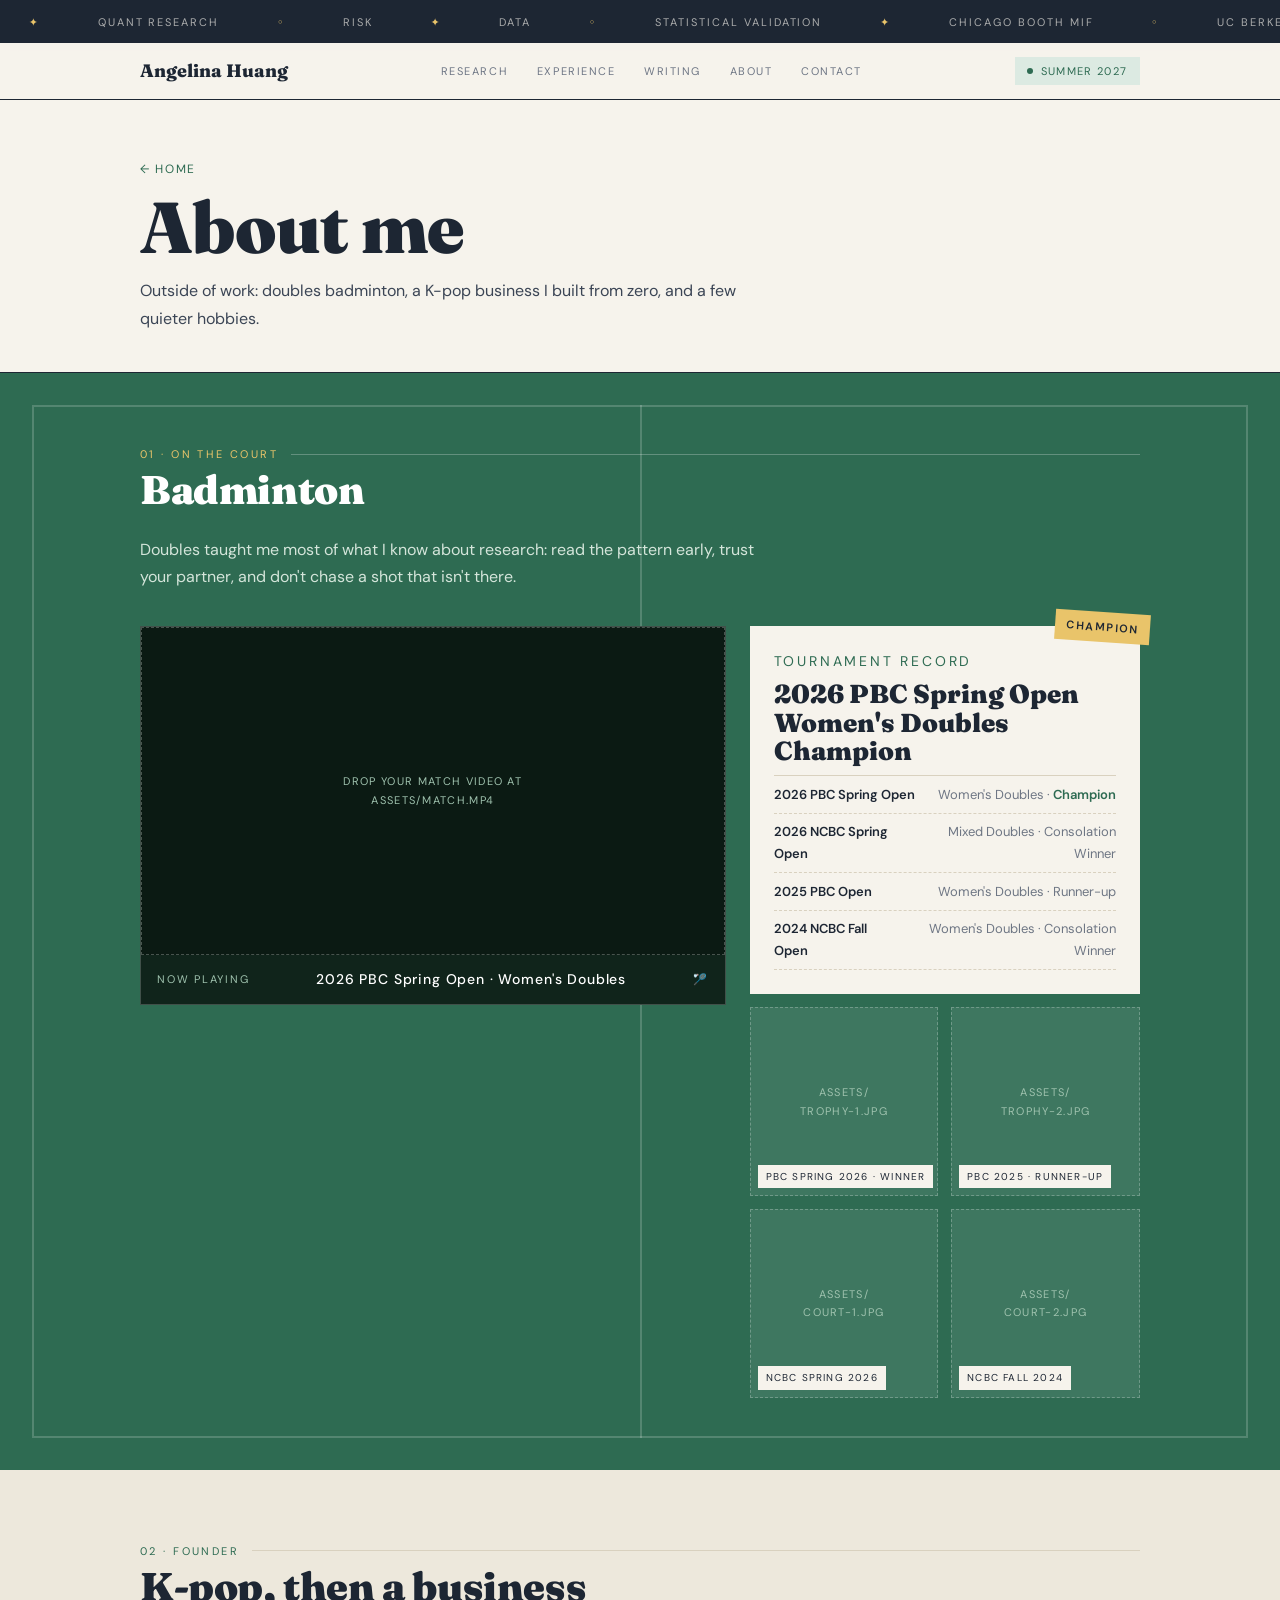
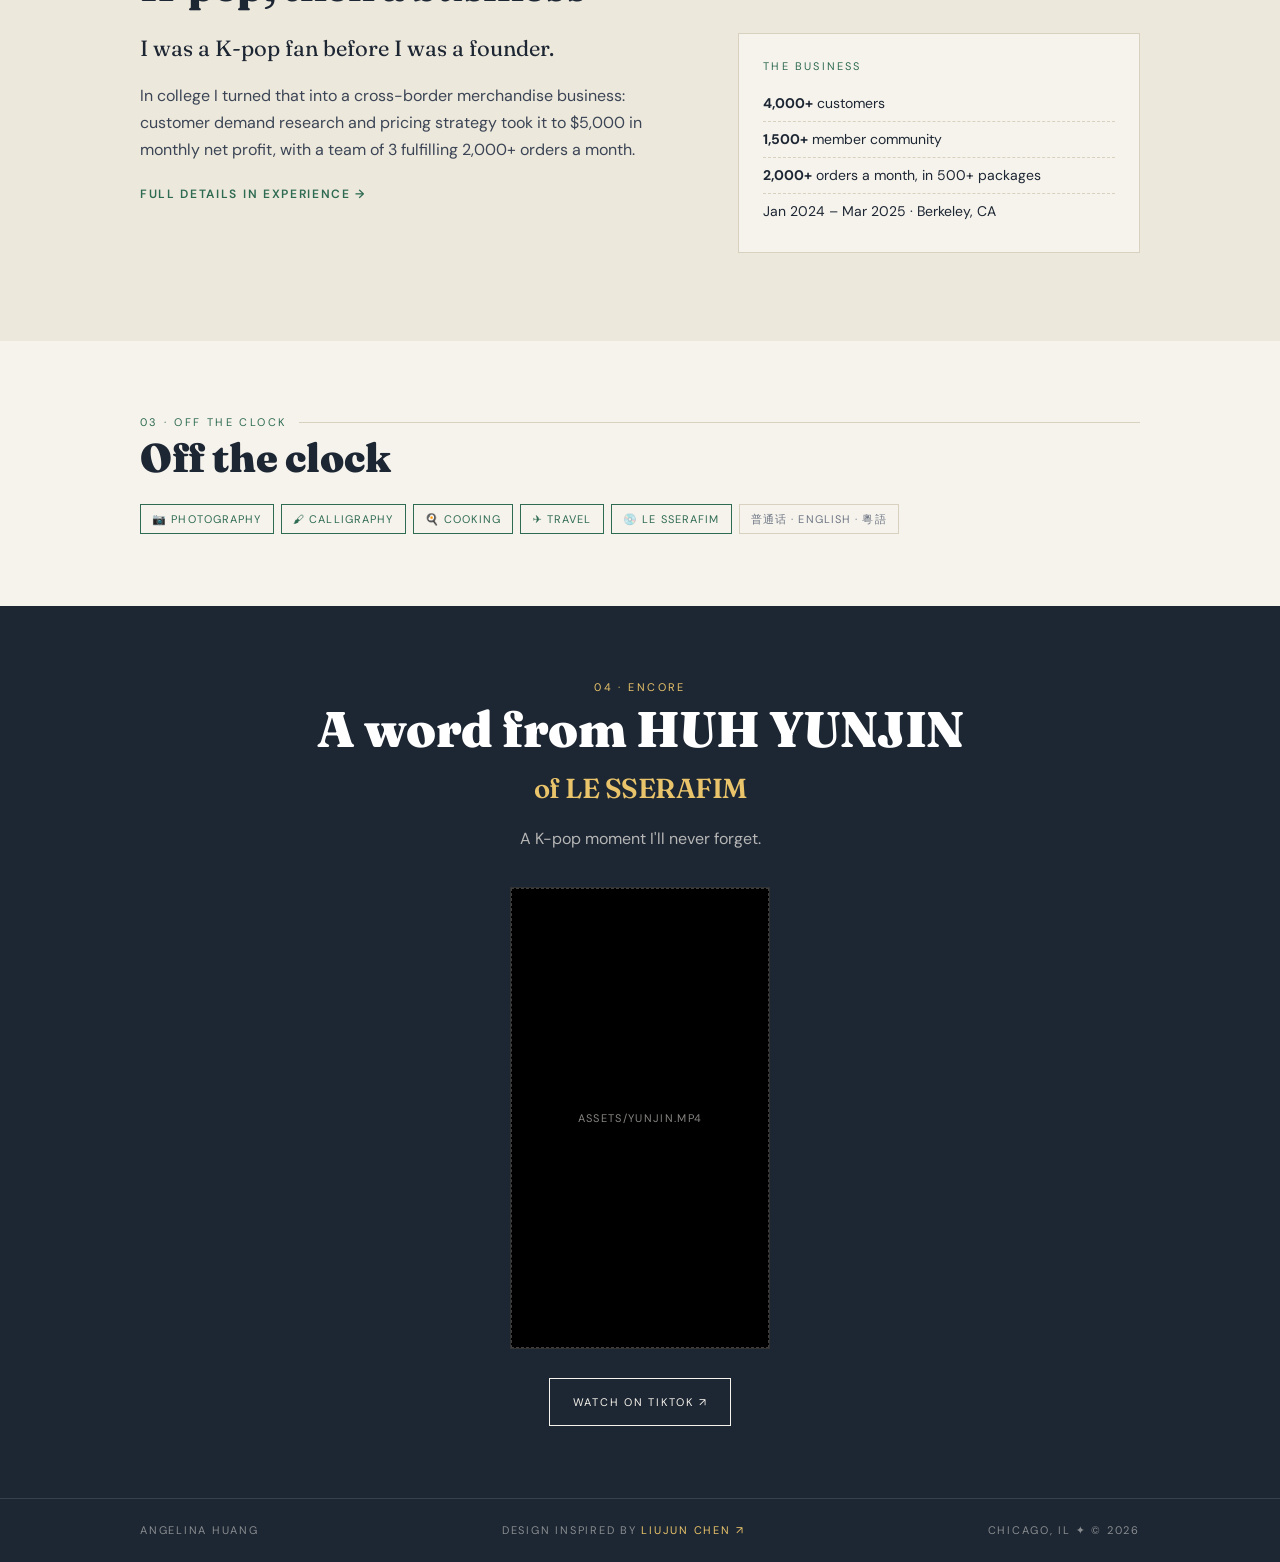
==== commit fa895dde: "Keep the navy number band on the homepage only Co-Authored-By: Claude Opus 5.5 <noreply@anthropic.co" ====
--- a/about/index.html
+++ b/about/index.html
@@ -43,7 +43,6 @@
     <p>Outside of work: doubles badminton, a K-pop business I built from zero, and a few quieter hobbies.</p>
   </div>
 </section>
-<div class="stats-band"><div class="wrap"><div class="stats"><div class="stat"><b>Champion</b><span>2026 PBC Spring Open, Women's Doubles</span></div><div class="stat"><b>4,000+</b><span>customers at my K-pop merchandise business</span></div><div class="stat"><b>1,500+</b><span>member community I built</span></div><div class="stat"><b>3</b><span>languages: Mandarin, English, Cantonese</span></div></div></div></div>
 <section class="block court">
   <div class="wrap">
     <p class="chapter-tag">01 · On the court</p>
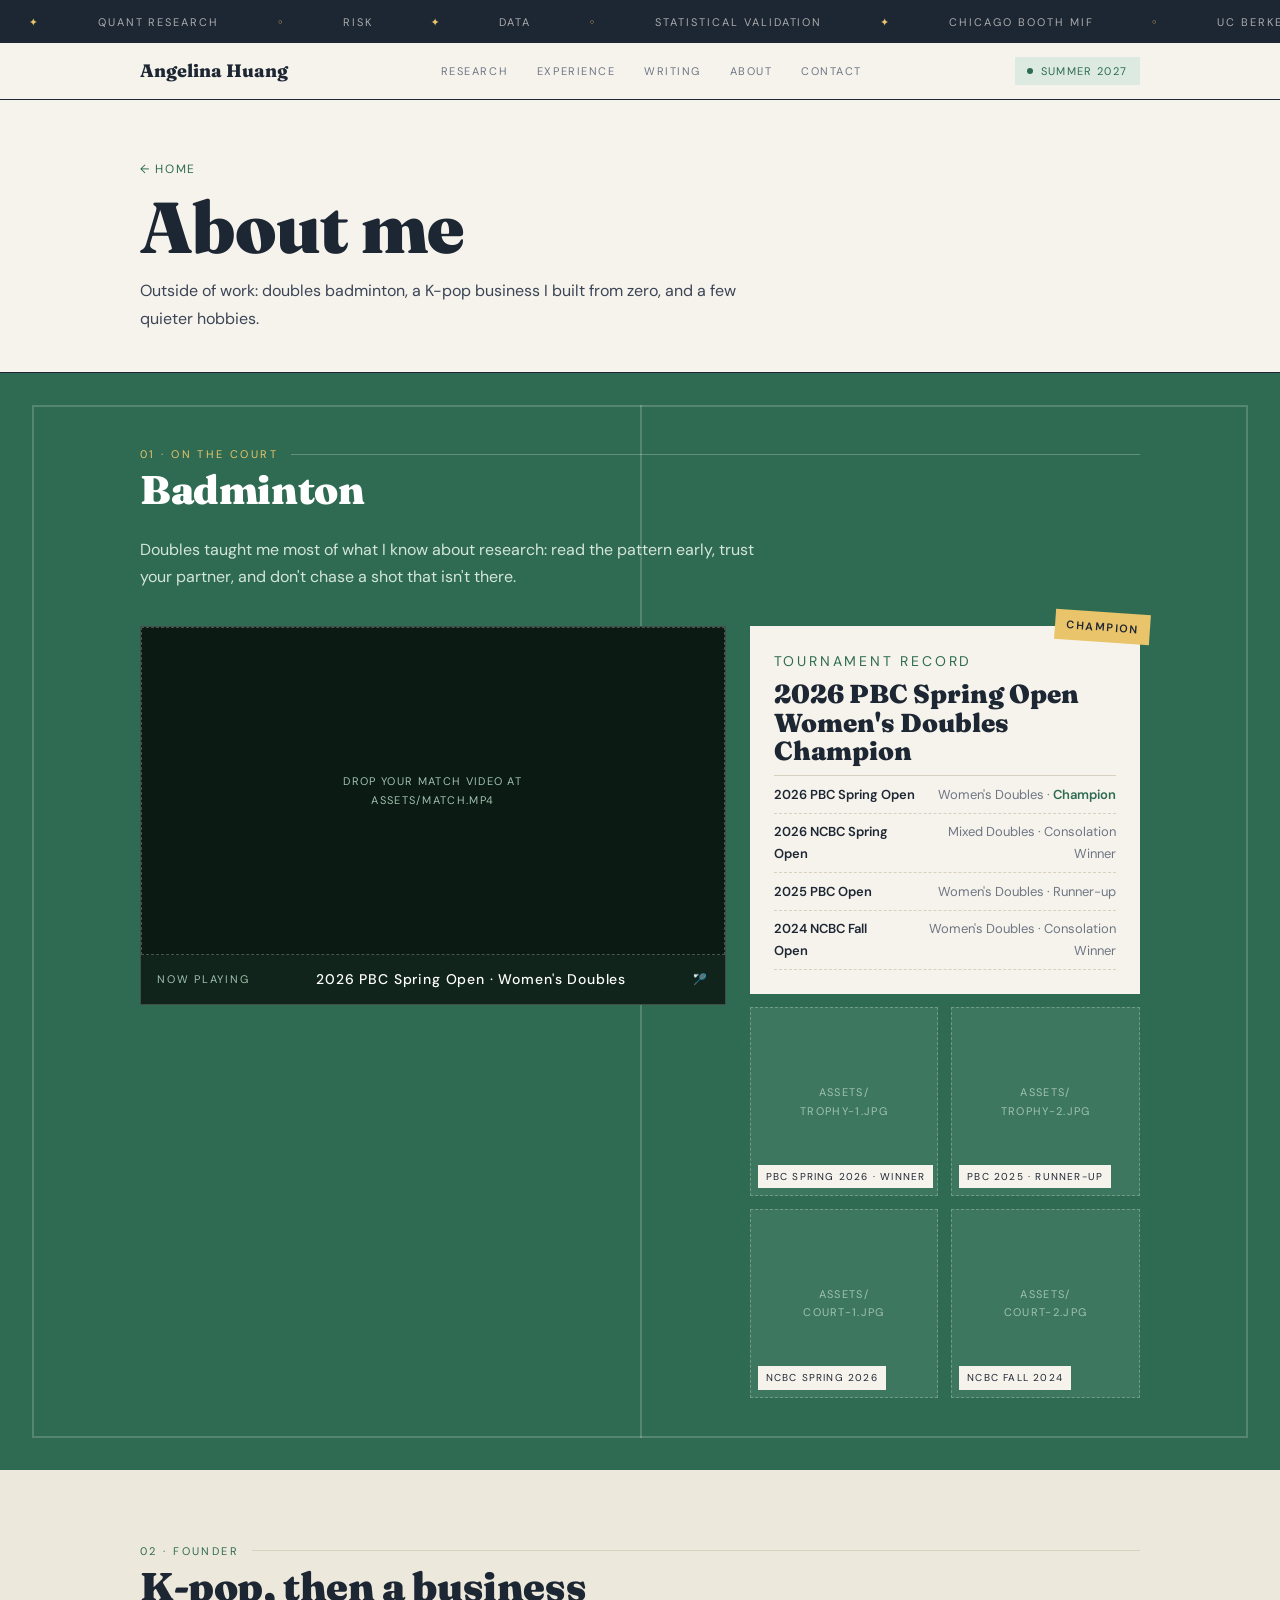
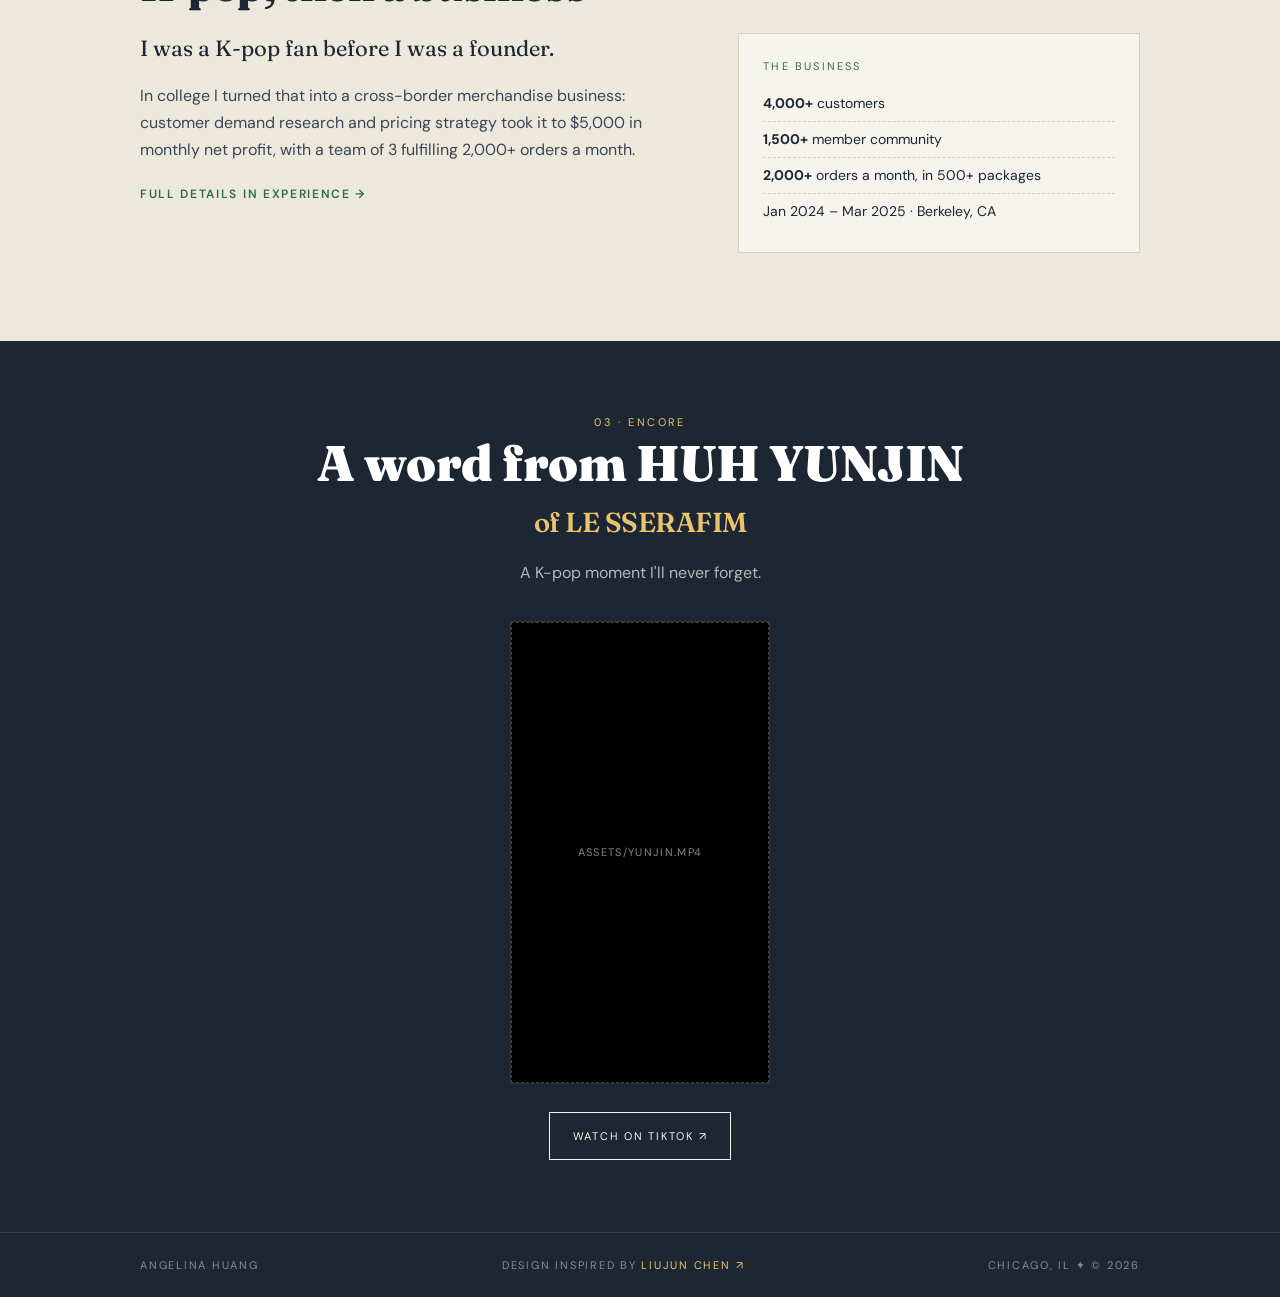
==== commit 90cdfa16: "Remove Off the clock section from About Co-Authored-By: Claude Opus 5.5 <noreply@anthropic.com>" ====
--- a/about/index.html
+++ b/about/index.html
@@ -103,18 +103,9 @@
     </div>
   </div>
 </section>
-<section class="block">
-  <div class="wrap">
-    <p class="chapter-tag">03 · Off the clock</p>
-    <div class="block-head"><h2 class="h-serif reveal">Off the clock</h2></div>
-    <div class="tags reveal" style="margin-top:0">
-      <span class="tag hl">📷 Photography</span><span class="tag hl">🖌 Calligraphy</span><span class="tag hl">🍳 Cooking</span><span class="tag hl">✈️ Travel</span><span class="tag hl">💿 LE SSERAFIM</span><span class="tag">普通话 · English · 粵語</span>
-    </div>
-  </div>
-</section>
 <section class="block encore" id="encore">
   <div class="wrap">
-    <p class="chapter-tag">04 · Encore</p>
+    <p class="chapter-tag">03 · Encore</p>
     <h2 class="section-h h-serif reveal">A word from HUH YUNJIN<br><span class="of">of LE SSERAFIM</span></h2>
     <p class="lead reveal">A K-pop moment I'll never forget.</p>
     <div class="tiktok slot reveal">
